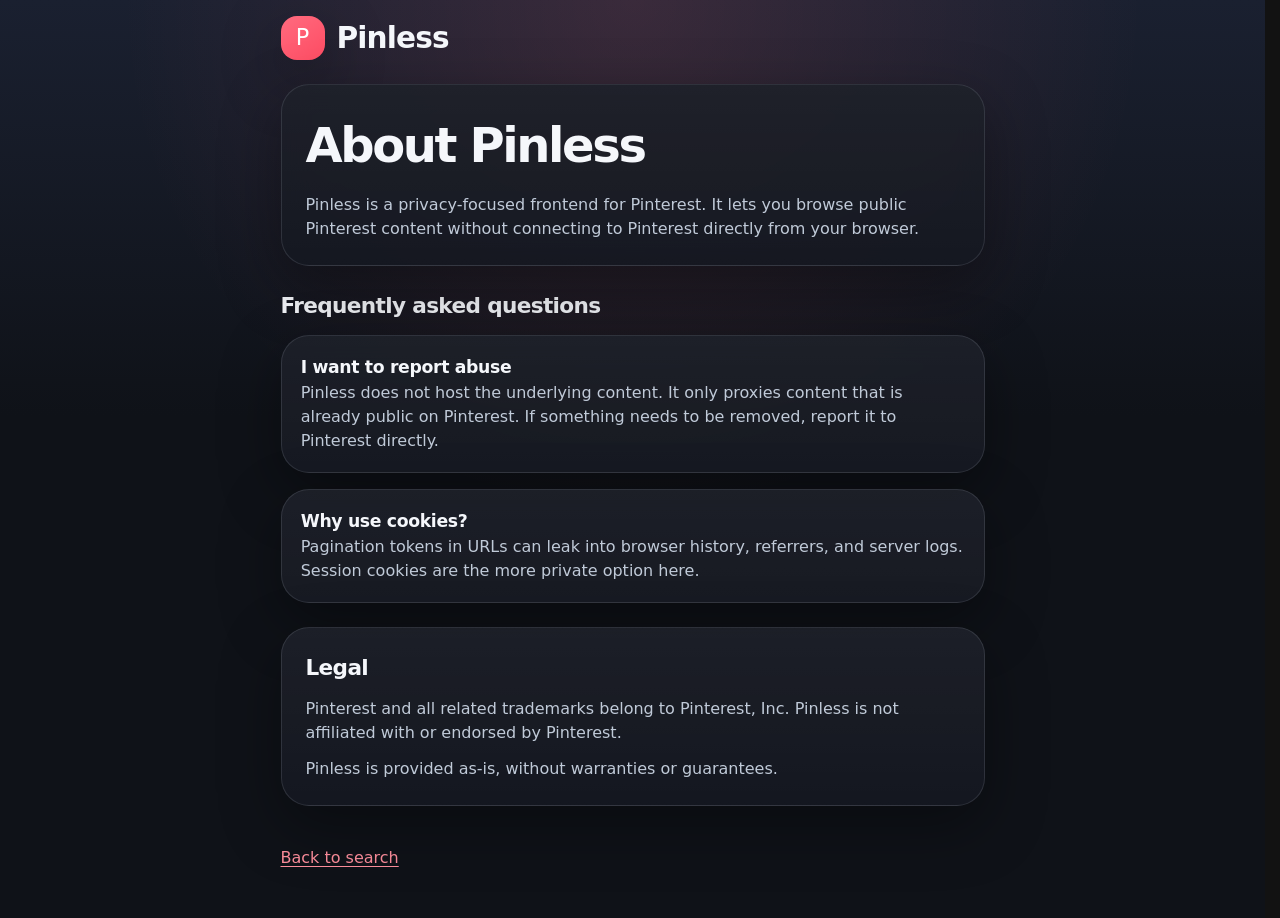
==== templates/about.html @ 6223f332 "refactor: add css reset and good css styles" ====
<!DOCTYPE html>
<html lang="en">

<head>
    <meta charset="UTF-8">
    <meta name="viewport" content="width=device-width, initial-scale=1.0">
    <meta name="description" content="About Pinless, a privacy-focused frontend for browsing public Pinterest content.">
    <title>About - Pinless</title>
    <link rel="icon" href="data:image/svg+xml,<svg xmlns=%22http://www.w3.org/2000/svg%22 viewBox=%220 0 100 100%22><text y=%221em%22 font-size=%2280%22>📌</text></svg>">
    <link rel="stylesheet" href="/static/reset.css">
    <link rel="stylesheet" href="/static/app.css">
</head>

<body>
    <a class="skip-link" href="#main-content">Skip to main content</a>
    <div id="app">
        <div class="page-shell page-shell--narrow">
            <header class="site-header">
                <a class="brand" href="/" aria-label="Go to the Pinless home page">
                    <span class="brand__mark" aria-hidden="true">P</span>
                    <span class="brand__text">Pinless</span>
                </a>
            </header>

            <main id="main-content" class="prose">
                <section class="panel panel--padded prose-section" aria-labelledby="about-title">
                    <h1 id="about-title">About Pinless</h1>
                    <p>
                        Pinless is a privacy-focused frontend for Pinterest. It lets you browse public Pinterest
                        content without connecting to Pinterest directly from your browser.
                    </p>
                </section>

                <section class="prose-section" aria-labelledby="faq-title">
                    <h2 id="faq-title">Frequently asked questions</h2>
                    <div class="faq-list">
                        <article class="panel faq-card">
                            <h3>I want to report abuse</h3>
                            <p>
                                Pinless does not host the underlying content. It only proxies content that is already
                                public on Pinterest. If something needs to be removed, report it to Pinterest directly.
                            </p>
                        </article>
                        <article class="panel faq-card">
                            <h3>Why use cookies?</h3>
                            <p>
                                Pagination tokens in URLs can leak into browser history, referrers, and server logs.
                                Session cookies are the more private option here.
                            </p>
                        </article>
                    </div>
                </section>

                <section class="panel panel--padded prose-section" aria-labelledby="legal-title">
                    <h2 id="legal-title">Legal</h2>
                    <p>
                        Pinterest and all related trademarks belong to Pinterest, Inc. Pinless is not affiliated with
                        or endorsed by Pinterest.
                    </p>
                    <p>
                        Pinless is provided as-is, without warranties or guarantees.
                    </p>
                </section>

                <nav class="footer-links" aria-label="Secondary">
                    <a href="/">Back to search</a>
                </nav>
            </main>
        </div>
    </div>
</body>

</html>
---- static/app.css ----
:root {
    color-scheme: dark;
    --color-bg: #0f1218;
    --color-bg-accent: #1a2030;
    --color-surface: rgba(20, 24, 33, 0.9);
    --color-surface-strong: #1d2430;
    --color-surface-soft: #252f3d;
    --color-border: rgba(217, 226, 240, 0.12);
    --color-text: #f5f7fb;
    --color-text-muted: #c0cad8;
    --color-text-soft: #95a4b8;
    --color-accent: #ff6b7f;
    --color-accent-strong: #ff8f9d;
    --color-focus: #9bd0ff;
    --shadow-lg: 0 20px 60px rgba(0, 0, 0, 0.35);
    --radius-sm: 0.875rem;
    --radius-md: 1.25rem;
    --radius-lg: 1.75rem;
    --site-width: min(72rem, calc(100vw - 2rem));
    --reading-width: min(44rem, calc(100vw - 2rem));
}

html {
    background:
        radial-gradient(circle at top, rgba(255, 107, 127, 0.14), transparent 32rem),
        linear-gradient(180deg, var(--color-bg-accent) 0%, var(--color-bg) 26rem);
    color: var(--color-text);
    font-family: "Aptos", "Segoe UI Variable", "Segoe UI", system-ui, sans-serif;
    scroll-behavior: smooth;
}

body {
    background: transparent;
    color: inherit;
}

#app {
    min-block-size: 100svh;
}

a {
    color: var(--color-accent-strong);
    text-decoration-thickness: 0.08em;
    text-underline-offset: 0.18em;
}

a:hover {
    color: #ffd4da;
}

button,
input,
textarea,
select {
    border: 0;
}

button {
    color: inherit;
}

.skip-link {
    position: absolute;
    inset-block-start: 1rem;
    inset-inline-start: 1rem;
    z-index: 100;
    padding: 0.75rem 1rem;
    border-radius: 999px;
    background: var(--color-text);
    color: #081018;
    font-weight: 700;
    text-decoration: none;
    transform: translateY(-160%);
    transition: transform 0.2s ease;
}

.skip-link:focus-visible {
    transform: translateY(0);
}

.page-shell {
    width: var(--site-width);
    margin-inline: auto;
    padding-block: 1rem 3rem;
}

.page-shell--narrow {
    width: var(--reading-width);
}

.site-header {
    display: flex;
    flex-wrap: wrap;
    align-items: center;
    justify-content: space-between;
    gap: 1rem;
    margin-block-end: 1.5rem;
}

.brand {
    display: inline-flex;
    align-items: center;
    gap: 0.75rem;
    color: var(--color-text);
    text-decoration: none;
}

.brand__mark {
    display: inline-grid;
    place-items: center;
    inline-size: 2.75rem;
    block-size: 2.75rem;
    border-radius: 1rem;
    background: linear-gradient(145deg, var(--color-accent) 0%, #ff4c63 100%);
    color: #fff;
    font-size: 1.4rem;
    box-shadow: var(--shadow-lg);
}

.brand__text {
    font-size: clamp(1.4rem, 3vw, 1.85rem);
    font-weight: 800;
    letter-spacing: -0.03em;
}

.site-search {
    flex: 1 1 20rem;
    max-inline-size: 34rem;
}

.search-form {
    width: 100%;
}

.search-field {
    position: relative;
}

.search-input {
    inline-size: 100%;
    min-block-size: 3.5rem;
    padding: 0.9rem 4rem 0.9rem 1.1rem;
    border: 1px solid var(--color-border);
    border-radius: 999px;
    background: rgba(13, 17, 24, 0.9);
    color: var(--color-text);
    box-shadow: inset 0 1px 0 rgba(255, 255, 255, 0.04);
}

.search-input::placeholder {
    color: var(--color-text-soft);
}

.search-input:-webkit-autofill,
.search-input:-webkit-autofill:hover,
.search-input:-webkit-autofill:focus,
.search-input:-webkit-autofill:active {
    -webkit-box-shadow: 0 0 0 1000px rgba(13, 17, 24, 0.96) inset !important;
    -webkit-text-fill-color: var(--color-text) !important;
    caret-color: var(--color-text);
}

.search-button {
    position: absolute;
    inset-inline-end: 0.4rem;
    inset-block-start: 50%;
    display: inline-grid;
    place-items: center;
    inline-size: 2.75rem;
    block-size: 2.75rem;
    border-radius: 999px;
    background: linear-gradient(145deg, rgba(255, 107, 127, 0.2), rgba(255, 107, 127, 0.35));
    color: var(--color-accent-strong);
    cursor: pointer;
    transform: translateY(-50%);
    transition: background-color 0.2s ease, color 0.2s ease, transform 0.2s ease;
}

.search-button:hover {
    color: #fff;
    background: linear-gradient(145deg, rgba(255, 107, 127, 0.45), rgba(255, 107, 127, 0.7));
}

.hero {
    min-block-size: 100svh;
    display: grid;
    place-items: center;
    padding: 1rem;
}

.hero__panel,
.panel {
    border: 1px solid var(--color-border);
    border-radius: var(--radius-lg);
    background:
        linear-gradient(180deg, rgba(255, 255, 255, 0.04), transparent 12rem),
        var(--color-surface);
    backdrop-filter: blur(14px);
    box-shadow: var(--shadow-lg);
}

.panel--padded {
    padding: 1.5rem;
}

.hero__panel {
    width: min(42rem, calc(100vw - 2rem));
    padding: clamp(1.5rem, 5vw, 3rem);
}

.eyebrow {
    display: inline-flex;
    align-items: center;
    gap: 0.5rem;
    margin-block-end: 1rem;
    color: var(--color-text-muted);
    font-size: 0.92rem;
    letter-spacing: 0.04em;
    text-transform: uppercase;
}

.hero__title {
    font-size: clamp(2.4rem, 9vw, 4.5rem);
    line-height: 0.95;
    letter-spacing: -0.06em;
}

.hero__lede {
    max-inline-size: 38rem;
    margin-block: 1rem 1.5rem;
    color: var(--color-text-muted);
    font-size: 1.05rem;
}

.hero__actions {
    margin-block-end: 1.25rem;
}

.meta-links {
    display: flex;
    flex-wrap: wrap;
    gap: 0.9rem 1.2rem;
    color: var(--color-text-soft);
}

.meta-links a {
    font-weight: 600;
}

.content-stack {
    display: grid;
    gap: 1.5rem;
}

.results-meta,
.pin-meta-row {
    display: flex;
    flex-wrap: wrap;
    align-items: center;
    justify-content: space-between;
    gap: 1rem;
}

.section-heading {
    font-size: clamp(1.4rem, 3vw, 1.9rem);
    letter-spacing: -0.03em;
}

.section-subtitle {
    color: var(--color-text-muted);
}

.pin-grid {
    columns: 15rem;
    column-gap: 1rem;
    padding: 0;
}

.pin-grid__item {
    break-inside: avoid;
    margin-block-end: 1rem;
}

.pin-card {
    display: block;
    border-radius: var(--radius-md);
    overflow: clip;
    background: var(--color-surface-strong);
    border: 1px solid var(--color-border);
    box-shadow: 0 8px 24px rgba(0, 0, 0, 0.24);
    text-decoration: none;
    transition: transform 0.2s ease, box-shadow 0.2s ease, border-color 0.2s ease;
}

.pin-card:hover {
    transform: translateY(-2px);
    border-color: rgba(255, 143, 157, 0.35);
    box-shadow: 0 16px 34px rgba(0, 0, 0, 0.28);
}

.pin-card__image {
    width: 100%;
    border-radius: inherit;
}

.pin-detail-layout {
    display: grid;
    gap: 1rem;
}

.back-link {
    display: inline-flex;
    align-items: center;
    gap: 0.5rem;
    color: var(--color-text-muted);
    font-weight: 700;
    text-decoration: none;
}

.back-link:hover {
    color: var(--color-text);
}

.pin-detail-card {
    overflow: clip;
}

.pin-detail-card__image {
    width: 100%;
    max-block-size: 70svh;
    object-fit: contain;
    background: rgba(0, 0, 0, 0.12);
}

.pin-detail-card__body {
    display: grid;
    gap: 0.85rem;
    padding: clamp(1.25rem, 3vw, 2rem);
}

.pin-detail-title {
    font-size: clamp(1.8rem, 4vw, 2.5rem);
    letter-spacing: -0.04em;
}

.pin-detail-description {
    color: var(--color-text-muted);
    font-size: 1.02rem;
}

.pin-detail-byline {
    color: var(--color-text-soft);
    font-size: 0.95rem;
}

.pagination {
    display: flex;
    justify-content: center;
}

.pagination__link {
    display: inline-flex;
    align-items: center;
    justify-content: center;
    min-inline-size: 12rem;
    min-block-size: 3rem;
    padding-inline: 1.2rem;
    border: 1px solid var(--color-border);
    border-radius: 999px;
    background: rgba(255, 255, 255, 0.03);
    color: var(--color-text);
    font-weight: 700;
    text-decoration: none;
}

.pagination__link:hover {
    background: rgba(255, 255, 255, 0.08);
}

.empty-state,
.error-panel {
    padding: 1.25rem;
    border: 1px solid var(--color-border);
    border-radius: var(--radius-md);
    background: rgba(255, 255, 255, 0.03);
}

.empty-state {
    text-align: center;
    color: var(--color-text-muted);
}

.error-panel {
    display: grid;
    gap: 0.75rem;
    border-color: rgba(255, 107, 127, 0.35);
    background: rgba(95, 14, 28, 0.25);
}

.error-panel__title {
    font-size: 1.1rem;
}

.error-panel__meta {
    color: var(--color-text-muted);
}

.error-panel pre {
    overflow-x: auto;
    padding: 0.875rem;
    border-radius: var(--radius-sm);
    background: rgba(0, 0, 0, 0.25);
    color: #ffe8ec;
    font-size: 0.92rem;
}

.prose {
    display: grid;
    gap: 1.5rem;
}

.prose h1 {
    font-size: clamp(2rem, 5vw, 3rem);
    letter-spacing: -0.05em;
}

.prose h2 {
    font-size: 1.35rem;
    letter-spacing: -0.03em;
}

.prose h3 {
    font-size: 1.08rem;
    letter-spacing: -0.02em;
}

.prose p,
.prose li {
    color: var(--color-text-muted);
}

.prose-section {
    display: grid;
    gap: 0.75rem;
}

.faq-list {
    display: grid;
    gap: 1rem;
}

.faq-card {
    padding: 1.2rem;
}

.license-block {
    display: grid;
    gap: 0.75rem;
}

.license-text {
    white-space: pre-wrap;
    padding: 1rem;
    border-radius: var(--radius-sm);
    background: rgba(255, 255, 255, 0.03);
    border: 1px solid var(--color-border);
    color: var(--color-text-muted);
    font-family: ui-monospace, "SFMono-Regular", "SF Mono", Consolas, monospace;
    font-size: 0.92rem;
}

.footer-links {
    display: flex;
    flex-wrap: wrap;
    gap: 0.75rem 1rem;
    padding-block-start: 1rem;
    color: var(--color-text-soft);
}

@media (max-width: 48rem) {
    .site-header {
        align-items: stretch;
    }

    .site-search {
        max-inline-size: none;
    }

    .brand__text {
        font-size: 1.45rem;
    }

    .pin-grid {
        columns: 12rem;
    }
}

@media (max-width: 36rem) {
    .page-shell {
        width: min(100vw - 1rem, 100%);
        padding-block: 0.75rem 2rem;
    }

    .hero__panel,
    .panel {
        border-radius: 1.35rem;
    }

    .pin-grid {
        columns: 1;
    }
}
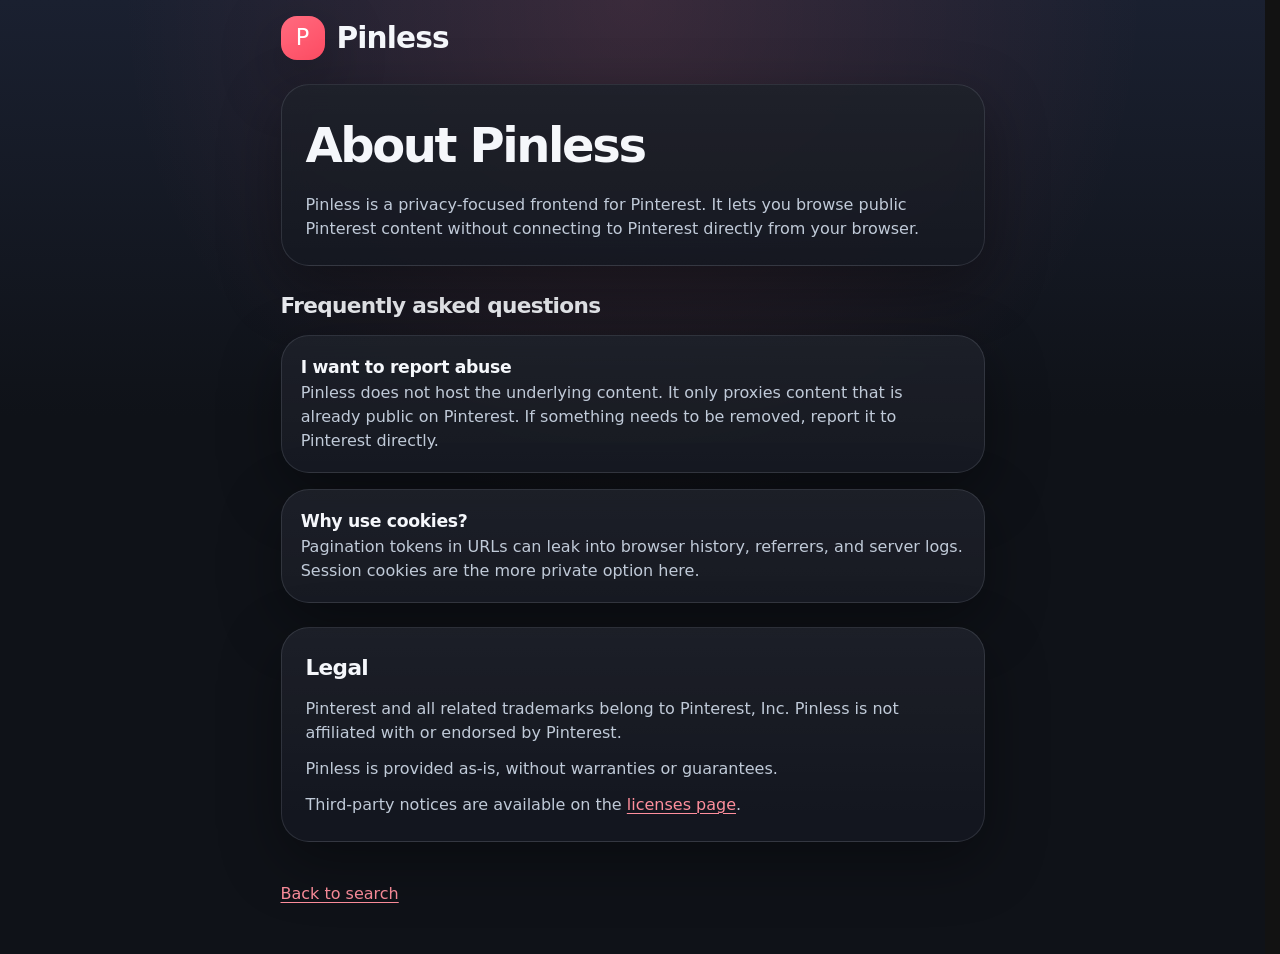
==== commit dbd54aa3: "chore: add link for licenses page" ====
--- a/templates/about.html
+++ b/templates/about.html
@@ -60,6 +60,9 @@
                     <p>
                         Pinless is provided as-is, without warranties or guarantees.
                     </p>
+                    <p>
+                        Third-party notices are available on the <a href="/licenses">licenses page</a>.
+                    </p>
                 </section>
 
                 <nav class="footer-links" aria-label="Secondary">
--- a/static/app.css
+++ b/static/app.css
@@ -188,6 +188,11 @@
     padding: 1rem;
 }
 
+.hero--simple {
+    gap: 1.5rem;
+    padding-inline: 1rem;
+}
+
 .hero__panel,
 .panel {
     border: 1px solid var(--color-border);
@@ -206,6 +211,28 @@
 .hero__panel {
     width: min(42rem, calc(100vw - 2rem));
     padding: clamp(1.5rem, 5vw, 3rem);
+}
+
+.hero__simple-stack {
+    display: grid;
+    justify-items: center;
+    gap: 1.25rem;
+    width: min(42rem, calc(100vw - 2rem));
+}
+
+.hero__brand {
+    font-size: clamp(3.5rem, 12vw, 5.75rem);
+    line-height: 0.92;
+    letter-spacing: -0.08em;
+    font-weight: 800;
+}
+
+.hero__search {
+    width: 100%;
+}
+
+.hero__links {
+    justify-content: center;
 }
 
 .eyebrow {
@@ -298,9 +325,54 @@
     box-shadow: 0 16px 34px rgba(0, 0, 0, 0.28);
 }
 
+.pin-card--plain {
+    background: transparent;
+    border: 0;
+    box-shadow: none;
+}
+
+.pin-card--plain:hover {
+    transform: none;
+    border-color: transparent;
+    box-shadow: none;
+}
+
 .pin-card__image {
     width: 100%;
     border-radius: inherit;
+}
+
+.pin-card__fallback {
+    display: none;
+    place-items: center;
+    min-block-size: 5rem;
+    padding: 1rem;
+    border: 1px solid var(--color-border);
+    border-radius: inherit;
+    background: rgba(255, 255, 255, 0.04);
+    color: var(--color-text-soft);
+    font-size: 0.92rem;
+    text-align: center;
+}
+
+.pin-card.is-broken .pin-card__image {
+    display: none;
+}
+
+.pin-card.is-broken .pin-card__fallback {
+    display: grid;
+}
+
+.pin-grid--results {
+    column-gap: 0.85rem;
+}
+
+.pin-grid--results .pin-grid__item {
+    margin-block-end: 0.85rem;
+}
+
+.pin-grid--results .pin-card__image {
+    border-radius: 1rem;
 }
 
 .pin-detail-layout {
